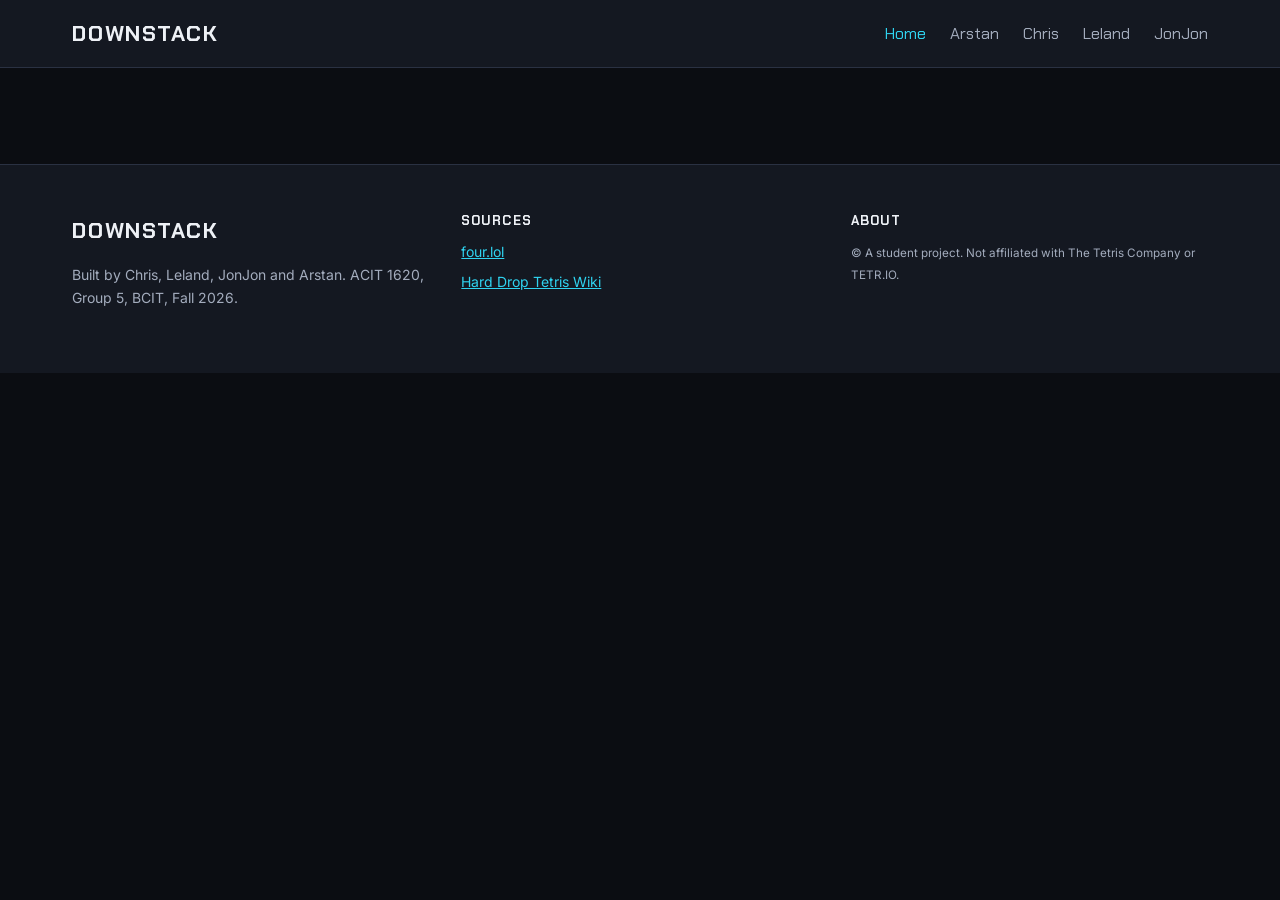
==== basics.html @ eb50d096 "fix: normalize the common elements among all pages" ====
<!doctype html>
<html lang="en">
    <head>
        <meta charset="UTF-8" />
        <meta name="viewport" content="width=device-width, initial-scale=1.0" />
        <link rel="stylesheet" href="style.css" />

        <title>DOWNSTACK | The basics</title>
    </head>
    <body>
        <header>
            <div class="header-content">
                <a class="logo" href="index.html">DOWNSTACK</a>
                <nav>
                    <ul>
                        <li>
                            <a href="index.html" aria-current="page">Home</a>
                        </li>
                        <li><a href="basics.html">Arstan</a></li>
                        <li><a href="chris.html">Chris</a></li>
                        <li><a href="openers.html">Leland</a></li>
                        <li><a href="jonjon.html">JonJon</a></li>
                    </ul>
                </nav>
            </div>
        </header>
        <main></main>
        <footer>
            <div class="footer-content">
                <div>
                    <p class="logo">DOWNSTACK</p>
                    <p>
                        Built by Chris, Leland, JonJon and Arstan. ACIT 1620,
                        Group 5, BCIT, Fall 2026.
                    </p>
                </div>
                <div>
                    <h2>Sources</h2>
                    <a href="https://four.lol">four.lol</a>
                    <a href="https://harddrop.com/wiki"
                        >Hard Drop Tetris Wiki</a
                    >
                </div>
                <div>
                    <h2>About</h2>
                    <p>
                        <small
                            >&copy; A student project. Not affiliated with The
                            Tetris Company or TETR.IO.
                        </small>
                    </p>
                </div>
            </div>
        </footer>
    </body>
</html>
---- style.css ----
@import url("https://fonts.googleapis.com/css2?family=Chakra+Petch:wght@500;600;700&family=Inter:wght@400;600&display=swap");

/* Colours, fonts and spacing from the Figma file. Use these on every page. */
:root {
    --bg: #0b0d12;
    --surface: #141821;
    --surface-raised: #1c2230;
    --border: #2a3142;
    --border-strong: #46506a;
    --text: #eef1f6;
    --text-muted: #a3acbd;
    --accent: #2fd3f0;
    --accent-hover: #7be6f8;
    --on-accent: #06202a;

    --font-display: "Chakra Petch", "Courier New", Courier, monospace;
    --font-body: "Inter", Arial, sans-serif;

    --space-2: 8px;
    --space-3: 12px;
    --space-4: 16px;
    --space-6: 24px;
    --space-8: 32px;
    --space-12: 48px;

    --radius-sm: 4px;
    --radius-md: 8px;
    --page-width: 1200px;
}

/* Base */

* {
    box-sizing: border-box;
}

body {
    margin: 0;
    background-color: var(--bg);
    color: var(--text);
    font-family: var(--font-body);
    font-size: 16px;
    line-height: 1.6;
}

h1,
h2,
h3,
.logo,
nav a,
.btn,
label,
legend,
caption,
th {
    font-family: var(--font-display);
}

h1,
h2,
h3 {
    margin: 0 0 var(--space-4);
    line-height: 1.2;
}

h1 {
    font-size: 64px;
    line-height: 1.1;
}

h2 {
    font-size: 36px;
}

h3 {
    font-size: 22px;
    font-weight: 600;
}

p,
ol {
    margin: 0 0 var(--space-4);
}

a {
    color: var(--accent);
}

a:hover {
    color: var(--accent-hover);
}

:focus-visible {
    outline: 2px solid var(--accent);
    outline-offset: 2px;
}

img {
    max-width: 100%;
    height: auto;
}

figure {
    margin: 0;
}

figcaption {
    color: var(--text-muted);
    font-size: 14px;
    margin-top: var(--space-2);
}

/* Header and footer (same on every page) */

body > header,
footer {
    background-color: var(--surface);
    border-bottom: 1px solid var(--border);
}

footer {
    border-bottom: none;
    border-top: 1px solid var(--border);
    color: var(--text-muted);
    font-size: 14px;
}

.header-content,
.footer-content {
    display: flex;
    flex-wrap: wrap;
    justify-content: space-between;
    align-items: center;
    gap: var(--space-4);
    max-width: var(--page-width);
    margin: 0 auto;
    padding: var(--space-4) var(--space-8);
}

.footer-content {
    align-items: flex-start;
    gap: var(--space-8);
    padding: var(--space-12) var(--space-8);
}

.footer-content > div {
    flex: 1 1 220px;
}

.logo {
    font-size: 22px;
    font-weight: 700;
    letter-spacing: 0.08em;
    color: var(--text);
    text-decoration: none;
}

nav ul {
    display: flex;
    flex-wrap: wrap;
    gap: var(--space-6);
    list-style: none;
    margin: 0;
    padding: 0;
}

nav a {
    color: var(--text-muted);
    text-decoration: none;
}

nav a:hover,
nav a[aria-current="page"] {
    color: var(--accent);
}

footer h2 {
    font-size: 13px;
    letter-spacing: 0.08em;
    text-transform: uppercase;
    color: var(--text);
    margin-bottom: var(--space-3);
}

footer a {
    display: block;
    margin-bottom: var(--space-2);
}

/* Main content */

main {
    max-width: var(--page-width);
    margin: 0 auto;
    padding: var(--space-12) var(--space-8);
}

section {
    padding: var(--space-12) 0;
}

.lead,
.section-head p,
.card p,
.coaching ol {
    color: var(--text-muted);
}

.lead {
    font-size: 18px;
}

.section-head {
    max-width: 640px;
    margin-bottom: var(--space-8);
}

/* Buttons */

.buttons {
    display: flex;
    flex-wrap: wrap;
    gap: var(--space-4);
    margin-top: var(--space-6);
}

.btn {
    display: inline-block;
    padding: var(--space-3) var(--space-6);
    border: 2px solid var(--accent);
    border-radius: var(--radius-sm);
    background-color: var(--accent);
    color: var(--on-accent);
    font-size: 16px;
    font-weight: 600;
    text-decoration: none;
    cursor: pointer;
}

.btn:hover {
    background-color: var(--accent-hover);
    border-color: var(--accent-hover);
    color: var(--on-accent);
}

.btn-outline {
    background-color: transparent;
    color: var(--accent);
}

.btn-outline:hover {
    background-color: var(--surface-raised);
}

/* Layout rows and boxes */

.cards,
.pieces,
.hero,
.split,
.coaching {
    display: flex;
    flex-wrap: wrap;
}

.cards,
.pieces {
    gap: var(--space-4);
}

.hero,
.split,
.coaching {
    align-items: center;
    gap: var(--space-12);
}

.hero > div,
.split > *,
.coaching > * {
    flex: 1 1 400px;
}

.card,
.pieces figure,
.form {
    padding: var(--space-6);
    border: 1px solid var(--border);
    border-radius: var(--radius-md);
    background-color: var(--surface);
}

.card {
    flex: 1 1 250px;
}

/* Home page */

.hero > .hero-text {
    flex-grow: 2;
}

.hero-image img {
    display: block;
    margin: 0 auto;
}

.hero-image figcaption {
    text-align: center;
}

.split .section-head {
    margin-bottom: 0;
}

.pieces figure {
    flex: 1 1 64px;
    padding: var(--space-2);
    text-align: center;
}

.pieces img {
    display: block;
    width: 100%;
    height: 48px;
    object-fit: contain;
}

.pieces figcaption {
    font-family: var(--font-display);
    font-size: 18px;
    font-weight: 700;
    color: var(--text);
}

/* Table */

table {
    border-collapse: collapse;
    background-color: var(--surface);
}

caption {
    text-align: left;
    font-weight: 600;
    color: var(--text-muted);
    padding-bottom: var(--space-3);
}

th,
td {
    padding: var(--space-3) var(--space-4);
    border-bottom: 1px solid var(--border);
    text-align: left;
    vertical-align: top;
}

thead th {
    font-size: 13px;
    letter-spacing: 0.08em;
    text-transform: uppercase;
    color: var(--text-muted);
    background-color: var(--surface-raised);
}

tbody th {
    color: var(--accent);
}

/* Form */

.form label,
.form legend {
    display: block;
    font-weight: 600;
    margin-bottom: var(--space-2);
}

.form input[type="text"],
.form input[type="email"],
.form textarea {
    display: block;
    width: 100%;
    padding: var(--space-3);
    border: 1px solid var(--border-strong);
    border-radius: var(--radius-sm);
    background-color: var(--bg);
    color: var(--text);
    font: inherit;
}

.form ::placeholder {
    color: var(--text-muted);
}

.form fieldset {
    border: none;
    margin: 0 0 var(--space-4);
    padding: 0;
}

.choices {
    display: flex;
    flex-wrap: wrap;
    align-items: center;
    gap: var(--space-2);
}

.choices label {
    display: inline;
    font-family: var(--font-body);
    font-weight: 400;
    margin: 0 var(--space-3) 0 0;
}

.choices input {
    accent-color: var(--accent);
}

/* Small screens */

@media (max-width: 600px) {
    .header-content,
    .footer-content,
    main {
        padding: var(--space-6) var(--space-4);
    }

    section {
        padding: var(--space-8) 0;
    }

    h1 {
        font-size: 40px;
    }

    h2 {
        font-size: 28px;
    }

    nav ul {
        gap: var(--space-4);
    }
}
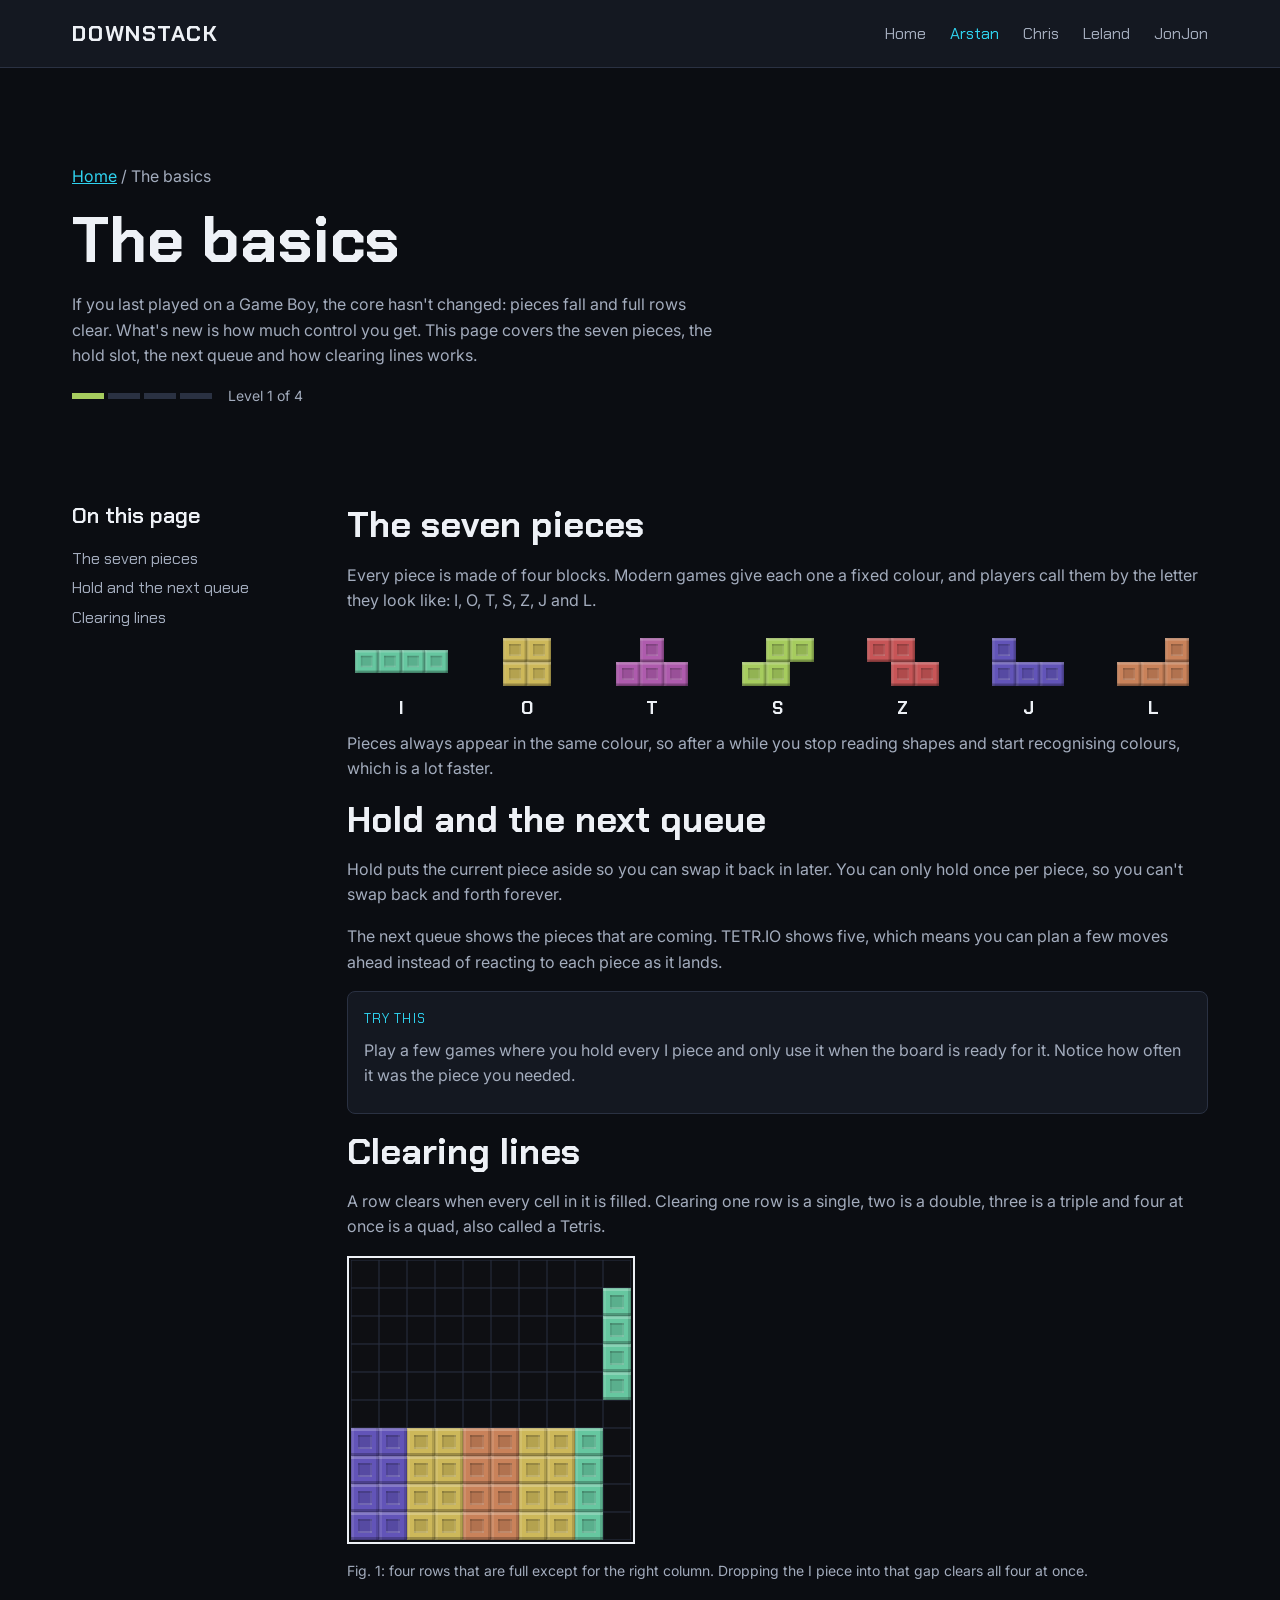
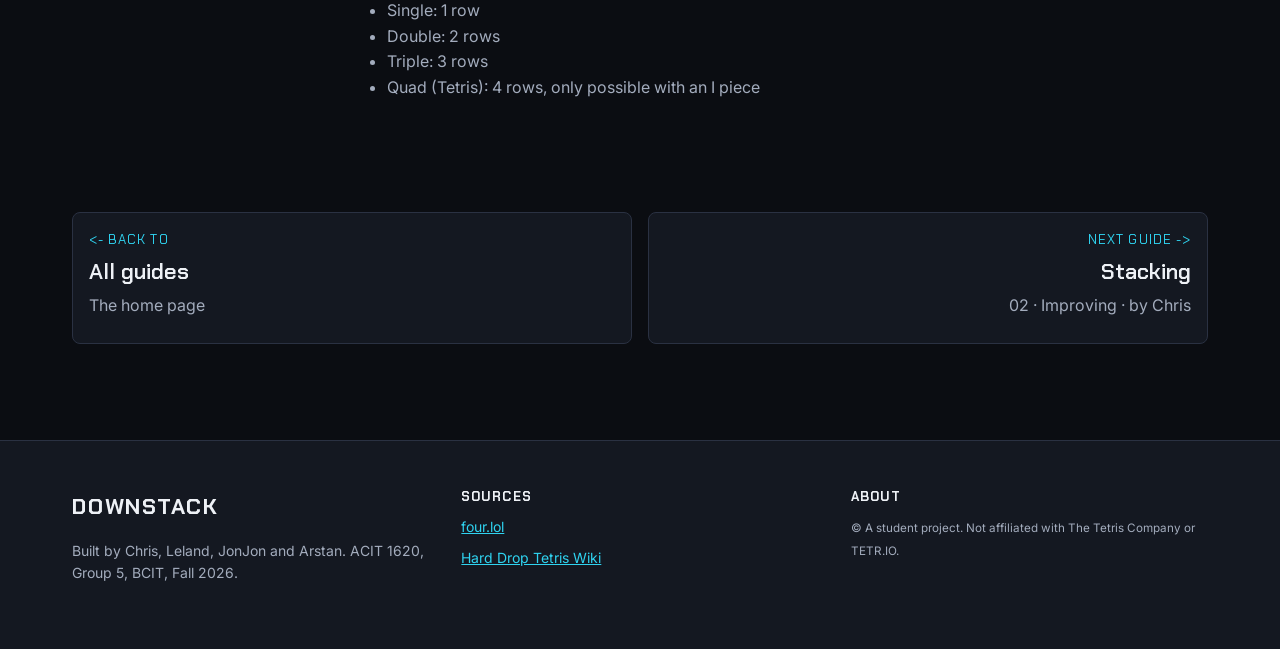
==== commit 4420760a: "feature: Finish basics page and update common styles" ====
--- a/basics.html
+++ b/basics.html
@@ -12,11 +12,11 @@
             <div class="header-content">
                 <a class="logo" href="index.html">DOWNSTACK</a>
                 <nav>
-                    <ul>
+                    <ul class="horizontal-nav">
+                        <li><a href="index.html">Home</a></li>
                         <li>
-                            <a href="index.html" aria-current="page">Home</a>
+                            <a href="basics.html" aria-current="page">Arstan</a>
                         </li>
-                        <li><a href="basics.html">Arstan</a></li>
                         <li><a href="chris.html">Chris</a></li>
                         <li><a href="openers.html">Leland</a></li>
                         <li><a href="jonjon.html">JonJon</a></li>
@@ -24,7 +24,182 @@
                 </nav>
             </div>
         </header>
-        <main></main>
+        <main>
+            <section class="section-head">
+                <p><a href="index.html">Home</a> / <span>The basics</span></p>
+                <h1>The basics</h1>
+                <p>
+                    If you last played on a Game Boy, the core hasn't changed:
+                    pieces fall and full rows clear. What's new is how much
+                    control you get. This page covers the seven pieces, the hold
+                    slot, the next queue and how clearing lines works.
+                </p>
+                <div class="level-wrapper">
+                    <div class="level-gauge">
+                        <div class="level level-one"></div>
+                        <div class="level"></div>
+                        <div class="level"></div>
+                        <div class="level"></div>
+                    </div>
+                    <span>Level 1 of 4</span>
+                </div>
+            </section>
+            <section class="split">
+                <aside>
+                    <h3>On this page</h3>
+                    <nav>
+                        <ul class="vertical-nav">
+                            <li>
+                                <a href="#the-seven-pieces">The seven pieces</a>
+                            </li>
+                            <li>
+                                <a href="#hold">Hold and the next queue</a>
+                            </li>
+
+                            <li>
+                                <a href="#clearing-lines">Clearing lines</a>
+                            </li>
+                        </ul>
+                    </nav>
+                </aside>
+                <article>
+                    <h2 id="the-seven-pieces">The seven pieces</h2>
+                    <p>
+                        Every piece is made of four blocks. Modern games give
+                        each one a fixed colour, and players call them by the
+                        letter they look like: I, O, T, S, Z, J and L.
+                    </p>
+                    <div class="pieces">
+                        <figure>
+                            <img
+                                src="images/piece-i.svg"
+                                alt="I piece: four blocks in a straight line"
+                                width="144"
+                                height="36"
+                            />
+                            <figcaption>I</figcaption>
+                        </figure>
+                        <figure>
+                            <img
+                                src="images/piece-o.svg"
+                                alt="O piece: four blocks in a 2 by 2 square"
+                                width="72"
+                                height="72"
+                            />
+                            <figcaption>O</figcaption>
+                        </figure>
+                        <figure>
+                            <img
+                                src="images/piece-t.svg"
+                                alt="T piece: three blocks in a row with one on top of the middle"
+                                width="108"
+                                height="72"
+                            />
+                            <figcaption>T</figcaption>
+                        </figure>
+                        <figure>
+                            <img
+                                src="images/piece-s.svg"
+                                alt="S piece: two blocks on the bottom left and two on the top right, offset by one"
+                                width="108"
+                                height="72"
+                            />
+                            <figcaption>S</figcaption>
+                        </figure>
+                        <figure>
+                            <img
+                                src="images/piece-z.svg"
+                                alt="Z piece: two blocks on the top left and two on the bottom right, offset by one"
+                                width="108"
+                                height="72"
+                            />
+                            <figcaption>Z</figcaption>
+                        </figure>
+                        <figure>
+                            <img
+                                src="images/piece-j.svg"
+                                alt="J piece: three blocks in a row with one on top of the left end"
+                                width="108"
+                                height="72"
+                            />
+                            <figcaption>J</figcaption>
+                        </figure>
+                        <figure>
+                            <img
+                                src="images/piece-l.svg"
+                                alt="L piece: three blocks in a row with one on top of the right end"
+                                width="108"
+                                height="72"
+                            />
+                            <figcaption>L</figcaption>
+                        </figure>
+                    </div>
+                    <p>
+                        Pieces always appear in the same colour, so after a
+                        while you stop reading shapes and start recognising
+                        colours, which is a lot faster.
+                    </p>
+                    <h2 id="hold">Hold and the next queue</h2>
+                    <p>
+                        Hold puts the current piece aside so you can swap it
+                        back in later. You can only hold once per piece, so you
+                        can't swap back and forth forever.
+                    </p>
+                    <p>
+                        The next queue shows the pieces that are coming. TETR.IO
+                        shows five, which means you can plan a few moves ahead
+                        instead of reacting to each piece as it lands.
+                    </p>
+                    <div class="tip">
+                        <h5>Try this</h5>
+                        <p>
+                            Play a few games where you hold every I piece and
+                            only use it when the board is ready for it. Notice
+                            how often it was the piece you needed.
+                        </p>
+                    </div>
+                    <h2 id="clearing-lines">Clearing lines</h2>
+                    <p>
+                        A row clears when every cell in it is filled. Clearing
+                        one row is a single, two is a double, three is a triple
+                        and four at once is a quad, also called a Tetris.
+                    </p>
+                    <figure>
+                        <img
+                            src="images/board-diagram-basics.svg"
+                            alt="A Tetris board with an I piece falling at the top right. The stack fills the left nine columns and the far right column is left empty."
+                            width="288"
+                            height="400"
+                        />
+                        <figcaption>
+                            Fig. 1: four rows that are full except for the right
+                            column. Dropping the I piece into that gap clears
+                            all four at once.
+                        </figcaption>
+                    </figure>
+                    <ul>
+                        <li>Single: 1 row</li>
+                        <li>Double: 2 rows</li>
+                        <li>Triple: 3 rows</li>
+                        <li>
+                            Quad (Tetris): 4 rows, only possible with an I piece
+                        </li>
+                    </ul>
+                </article>
+            </section>
+            <section class="page-navigation">
+                <a href="index.html" class="page-navigation-button">
+                    <h5>&lt;- Back to</h5>
+                    <h3>All guides</h3>
+                    <p>The home page</p>
+                </a>
+                <a href="chris.html" class="page-navigation-button align-right">
+                    <h5>Next guide -&gt;</h5>
+                    <h3>Stacking</h3>
+                    <p>02 · Improving · by Chris</p>
+                </a>
+            </section>
+        </main>
         <footer>
             <div class="footer-content">
                 <div>
--- a/style.css
+++ b/style.css
@@ -34,6 +34,10 @@
     box-sizing: border-box;
 }
 
+html {
+    scroll-behavior: smooth;
+}
+
 body {
     margin: 0;
     background-color: var(--bg);
@@ -155,7 +159,7 @@
     text-decoration: none;
 }
 
-nav ul {
+.horizontal-nav {
     display: flex;
     flex-wrap: wrap;
     gap: var(--space-6);
@@ -199,6 +203,8 @@
     padding: var(--space-12) 0;
 }
 
+article p,
+article ul,
 .lead,
 .section-head p,
 .card p,
@@ -271,7 +277,6 @@
 .hero,
 .split,
 .coaching {
-    align-items: center;
     gap: var(--space-12);
 }
 
@@ -285,9 +290,6 @@
 .pieces figure,
 .form {
     padding: var(--space-6);
-    border: 1px solid var(--border);
-    border-radius: var(--radius-md);
-    background-color: var(--surface);
 }
 
 .card {
@@ -417,6 +419,127 @@
     accent-color: var(--accent);
 }
 
+/* Additional pages */
+
+section.section-head {
+    margin-bottom: 0px;
+}
+
+aside {
+    position: sticky;
+    top: 20px;
+    max-width: 20%;
+    display: flex;
+    flex-direction: column;
+    height: min-content;
+}
+
+.vertical-nav {
+    display: flex;
+    flex-direction: column;
+    gap: 4px;
+    list-style: none;
+    margin: 0;
+    padding: 0;
+}
+
+.tip {
+    border: 1px solid var(--border);
+    border-radius: var(--radius-md);
+    background: var(--surface);
+    padding: var(--space-4);
+    margin-block: var(--space-4);
+}
+
+.tip h5 {
+    font-family: var(--font-display);
+    font-weight: 400;
+    letter-spacing: 0.08em;
+    text-transform: uppercase;
+    color: var(--accent);
+    margin: 0px;
+}
+.tip p {
+    margin-block: var(--space-2);
+    color: var(--text-muted);
+}
+
+.align-right {
+    text-align: end;
+}
+
+.page-navigation {
+    display: flex;
+    flex-wrap: wrap;
+    gap: var(--space-4);
+}
+
+.page-navigation > * {
+    flex: 1 1 400px;
+}
+
+.page-navigation-button {
+    border: 1px solid var(--border);
+    border-radius: var(--radius-md);
+    background: var(--surface);
+    padding: var(--space-4);
+    text-decoration: none;
+    color: var(--text);
+}
+
+.page-navigation-button h5 {
+    font-family: var(--font-display);
+    font-weight: 400;
+    letter-spacing: 0.08em;
+    text-transform: uppercase;
+    color: var(--accent);
+    margin: 0px;
+}
+
+.page-navigation-button h3 {
+    margin-block: var(--space-2);
+}
+
+.page-navigation-button p {
+    margin-block: var(--space-2);
+    color: var(--text-muted);
+}
+
+.level-wrapper {
+    display: flex;
+    align-items: center;
+    gap: var(--space-4);
+}
+
+.level-wrapper span {
+    font-size: 14px;
+    color: var(--text-muted);
+}
+
+.level-gauge {
+    width: 140px;
+    height: 6px;
+    display: grid;
+    gap: 4px;
+    grid-template-columns: 1fr 1fr 1fr 1fr;
+}
+.level {
+    width: 32px;
+    background-color: var(--border);
+}
+.level-one {
+    background-color: #a6cc5e;
+}
+.level-two {
+    background-color: #cdb85a;
+}
+.level-three {
+    background-color: #c9825a;
+}
+.level-four {
+    background-color: #c75557;
+}
+
 /* Small screens */
 
 @media (max-width: 600px) {
@@ -441,4 +564,13 @@
     nav ul {
         gap: var(--space-4);
     }
-}
+    aside {
+        max-width: 100%;
+        position: relative;
+        top: 0px;
+        border: 1px solid var(--border);
+        border-radius: var(--radius-md);
+        background: var(--surface);
+        padding: var(--space-4);
+    }
+}
